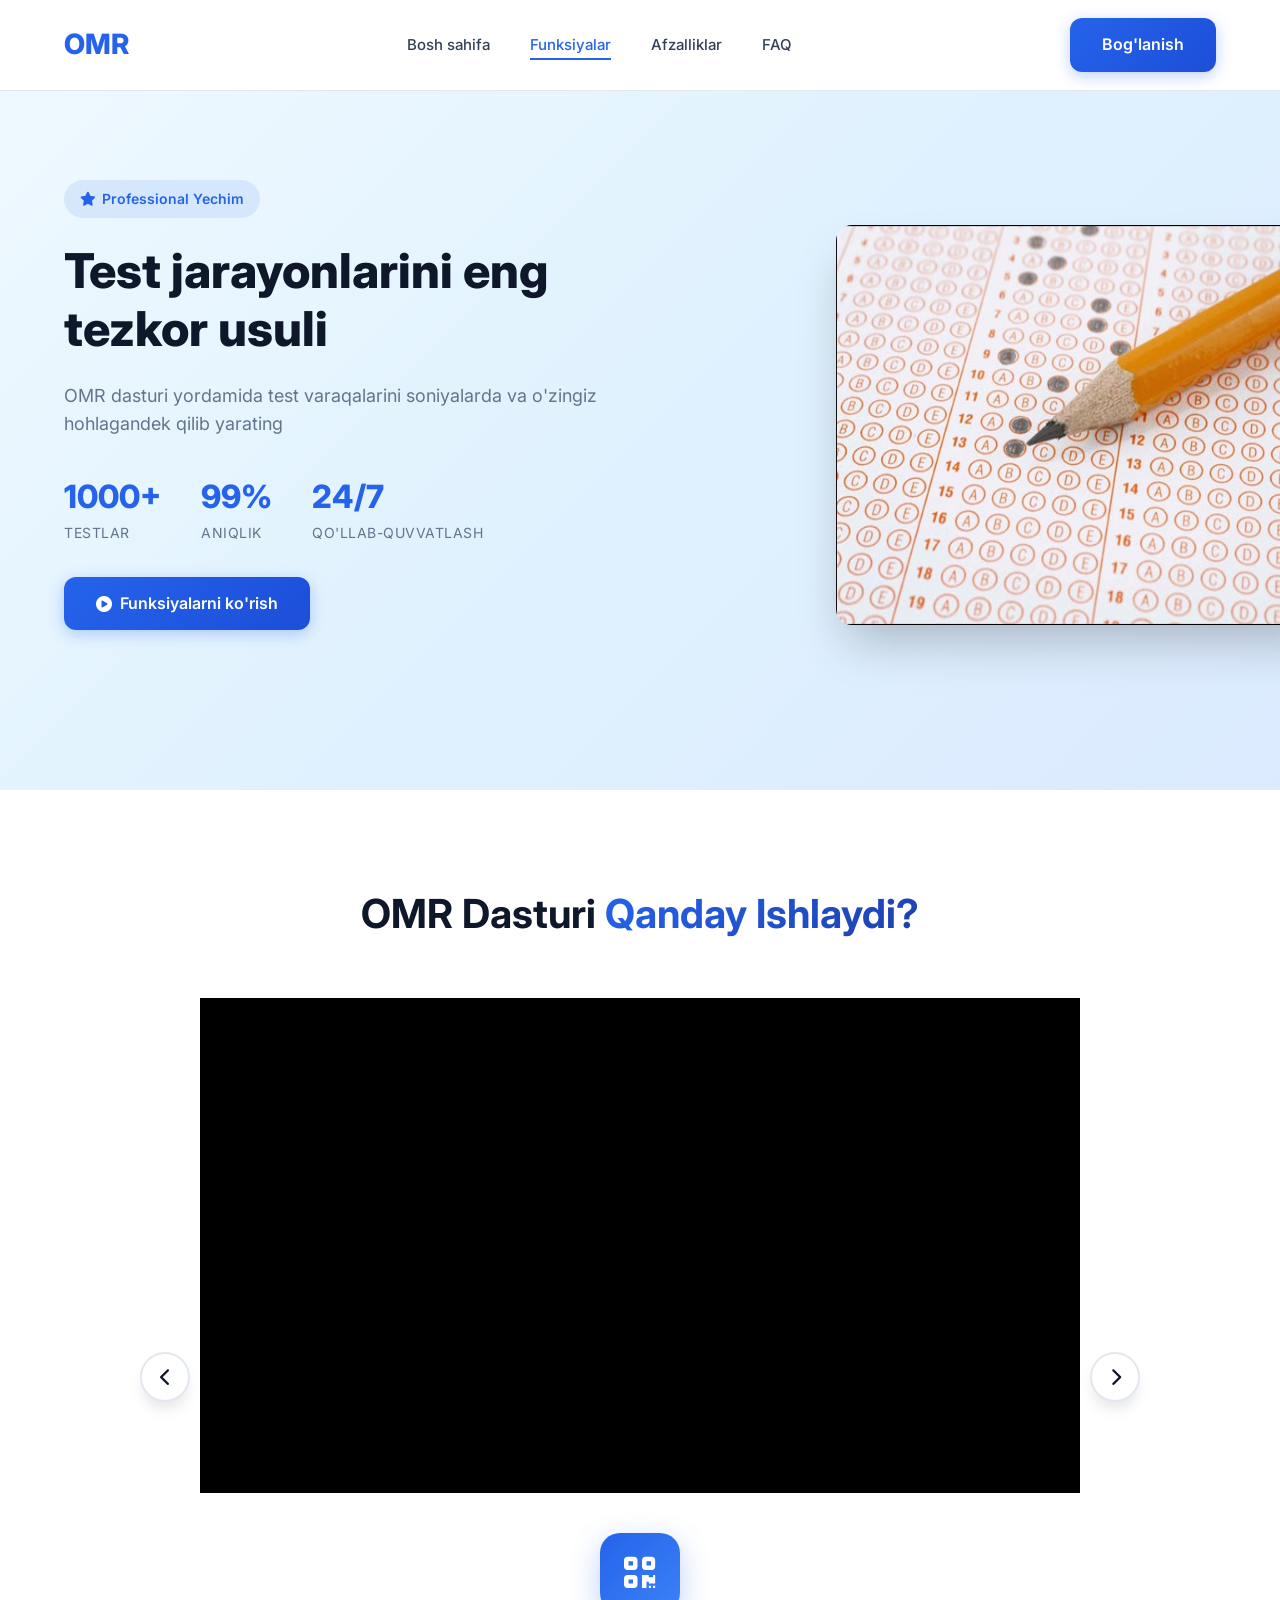
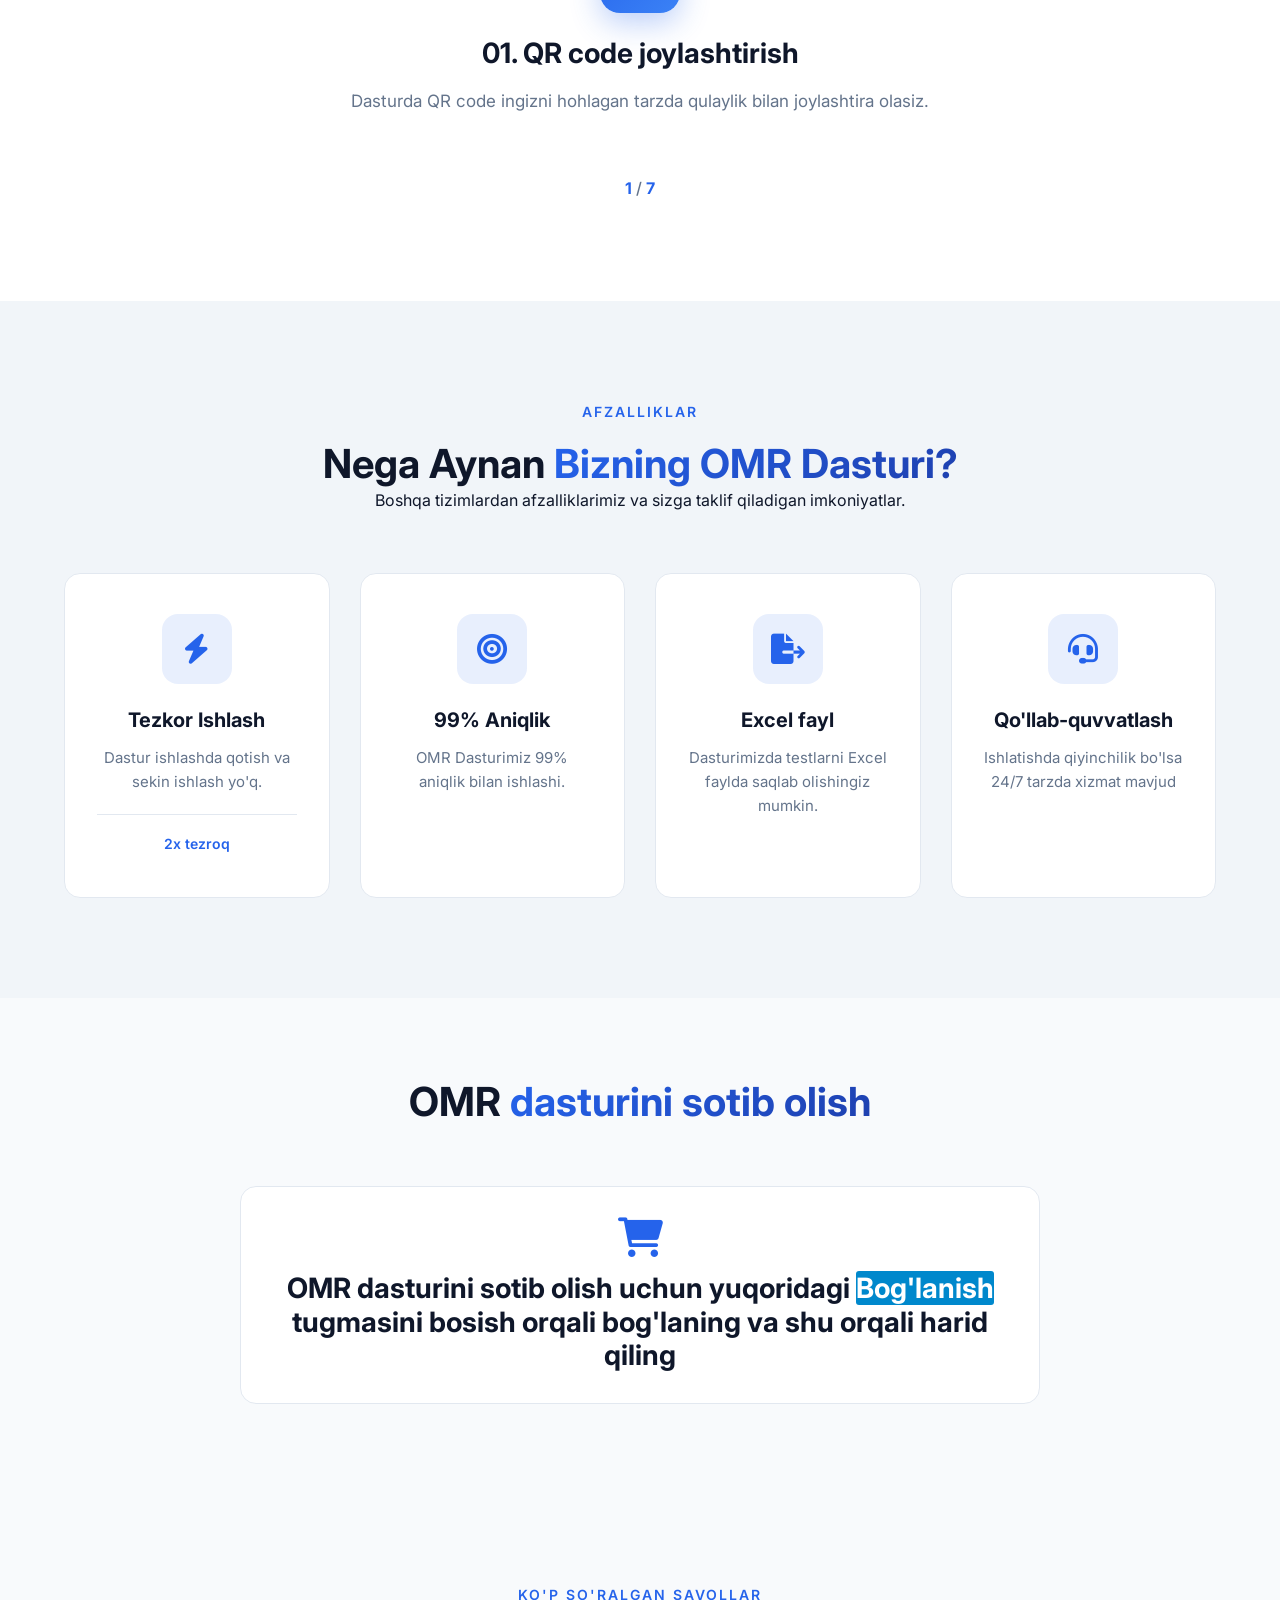
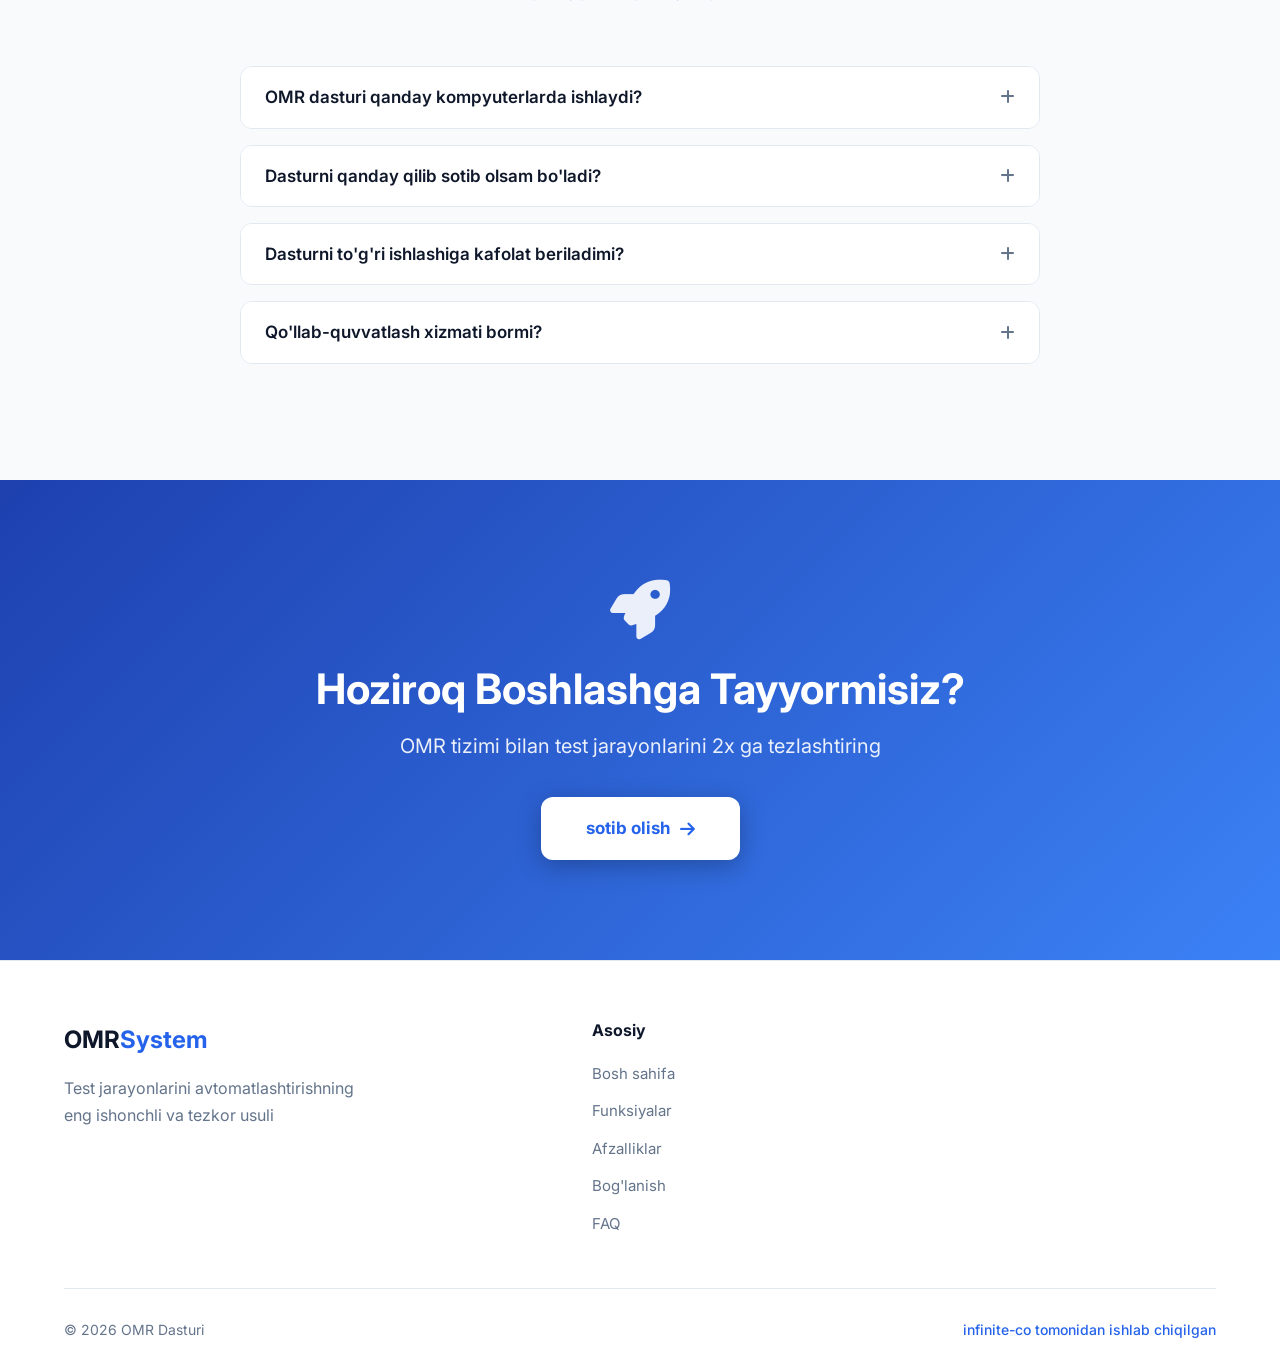
==== index.html @ b2394655 "first commit" ====
<!DOCTYPE html>
<html lang="uz">
<head>
    <meta charset="UTF-8">
    <meta name="viewport" content="width=device-width, initial-scale=1.0">
    <title>OMR Dasturi - Infinite-co</title>
    <link rel="icon" type="image/x-icon" href="favicon.png">
    <link rel="apple-touch-icon" href="apple-touch-icon.png">
    <link href="https://fonts.googleapis.com/css2?family=Inter:wght@300;400;500;600;700;800&display=swap" rel="stylesheet">
    <link rel="stylesheet" href="https://cdnjs.cloudflare.com/ajax/libs/font-awesome/6.0.0/css/all.min.css">
    <link rel="stylesheet" href="https://cdn.jsdelivr.net/npm/aos@2.3.4/dist/aos.css">
    <link rel="stylesheet" href="style.css">
</head>
<body>


    <nav class="navbar">
        <div class="container navbar-content">
            <a href="index.html" class="logo" aria-label="OMR System bosh sahifa">
                <span>OMR</span>
            </a>
            <ul class="nav-links" id="navLinks">
                <li><a href="#home" class="active" onclick="removeHash()">Bosh sahifa</a></li>
                <li><a href="#demo">Funksiyalar</a></li>
                <li><a href="#features">Afzalliklar</a></li>
                <li><a href="#faq">FAQ</a></li>
            </ul>
            <div class="nav-actions">
                <a href="contact.html" class="btn-primary">Bog'lanish</a>
                <button class="hamburger" id="hamburger" aria-label="Menyu">
                    <span></span>
                    <span></span>
                    <span></span>
                </button>
            </div>
        </div>
    </nav>

    
    <header id="home" class="hero">
        <div class="container hero-content">
            <div class="hero-text" data-aos="fade-up">
                <span class="badge">
                    <i class="fas fa-star"></i> Professional Yechim
                </span>
                
                <h1>Test jarayonlarini eng tezkor usuli</h1>
                
                <p class="hero-description">
                    OMR dasturi yordamida test varaqalarini soniyalarda va o'zingiz hohlagandek qilib yarating
                </p>
                
                <div class="hero-stats">
                    <div class="stat-item">
                        <span class="stat-number">1000+</span>
                        <span class="stat-label">Testlar</span>
                    </div>
                    <div class="stat-item">
                        <span class="stat-number">99%</span>
                        <span class="stat-label">Aniqlik</span>
                    </div>
                    <div class="stat-item">
                        <span class="stat-number">24/7</span>
                        <span class="stat-label">Qo'llab-quvvatlash</span>
                    </div>
                </div>
                
                <div class="hero-btns">
                    <a href="#demo" class="btn-primary">
                        <i class="fas fa-play-circle"></i> Funksiyalarni ko'rish
                    </a>
                </div>
            </div>
            
                
                <img src="test.png" 
                     alt="OMR System boshqaruv paneli" 
                     class="main-image"
                     loading="eager">
            </div>
        </div>

    </header>


    <section id="demo" class="demo-section">
        <div class="container">
            <div class="section-header" data-aos="fade-up">
                <h2>OMR Dasturi <span class="gradient-text">Qanday Ishlaydi?</span></h2>
            </div>


            <div class="video-slider-container" data-aos="zoom-in">
                <button class="slider-btn prev-btn" onclick="changeSlide(-1)" aria-label="Oldingi video">
                    <i class="fas fa-chevron-left"></i>
                </button>
                
                <div class="video-slider">

                    <div class="slide active">
                        <div class="slide-video">
                            <video autoplay muted loop playsinline preload="auto">
                                <source src="videos/gif1.mp4" type="video/mp4">
                                Sizning brauzeringiz video formatini qo'llab-quvvatlamaydi
                            </video>
                        </div>
                        <div class="slide-info">
                            <div class="slide-icon">
                                <i class="fas fa-qrcode"></i>
                            </div>
                            <h3>01. QR code joylashtirish</h3>
                            <p>Dasturda QR code ingizni hohlagan tarzda qulaylik bilan joylashtira olasiz.</p>
                        </div>
                    </div>


                    <div class="slide">
                        <div class="slide-video">
                            <video muted loop playsinline preload="auto">
                                <source src="videos/gif2.mp4" type="video/mp4">
                            </video>
                        </div>
                        <div class="slide-info">
                            <div class="slide-icon">
                                <i class="fas fa-cog"></i>
                            </div>
                            <h3>02. Dasturni moslashtirish</h3>
                            <p>Dasturni o'zingizga mos qilib bemalol moslashtira olasiz.</p>
                        </div>
                    </div>


                    <div class="slide">
                        <div class="slide-video">
                            <video muted loop playsinline preload="auto">
                                <source src="videos/gif3.mp4" type="video/mp4">
                            </video>
                        </div>
                        <div class="slide-info">
                            <div class="slide-icon">
                                <i class="fas fa-file-alt"></i>
                            </div>
                            <h3>03. Test shablonlarini moslashtirish</h3>
                            <p>Test shablonlarini o'zingizga har qanaqasiga moslashtiria olasiz.</p>
                        </div>
                    </div>

                    <div class="slide">
                        <div class="slide-video">
                            <video muted loop playsinline preload="auto">
                                <source src="videos/gif4.mp4" type="video/mp4">
                            </video>
                        </div>
                        <div class="slide-info">
                            <div class="slide-icon">
                                <i class="fas fa-bolt"></i>
                            </div>
                            <h3>04. Tezkor tekshirish</h3>
                            <p>Dasturda test varaqalarini tezkor usulda hatoliklarini ko'rib chiqa olasiz masalan: QR code lar aniq joylashganmi shunday ishlarni avtomatik dastur aniqlay oladi. </p>
                        </div>
                    </div>

                    <div class="slide">
                        <div class="slide-video">
                            <video muted loop playsinline preload="auto">
                                <source src="videos/gif5.mp4" type="video/mp4">
                            </video>
                        </div>
                        <div class="slide-info">
                            <div class="slide-icon">
                                <i class="fas fa-file-alt"></i>
                            </div>
                            <h3>05. Test varaqalarini yaratish</h3>
                            <p>Test varaqalarini o'zingiz hohlagandek hohlagan o'lcham va hohlagan ko'rinishda qilib tayyorlab olsangiz bo'ladi.</p>
                        </div>
                    </div>

                    <div class="slide">
                        <div class="slide-video">
                            <video muted loop playsinline preload="auto">
                                <source src="videos/gif6.mp4" type="video/mp4">
                            </video>
                        </div>
                        <div class="slide-info">
                            <div class="slide-icon">
                                <i class="fas fa-chart-pie"></i>
                            </div>
                            <h3>06. Fayllarni saqlab olish</h3>
                            <p>Test natijalarini excel formatda saqlab olishingiz mumkin.</p>
                        </div>
                    </div>



                    <div class="slide">
                        <div class="slide-video">
                            <video muted loop playsinline preload="auto">
                                <source src="videos/gif7.mp4" type="video/mp4">
                            </video>
                        </div>
                        <div class="slide-info">
                            <div class="slide-icon">
                                <i class="fas fa-chart-pie"></i>
                            </div>
                            <h3>07. Test varaqasini tayyorlash jarayoni</h3>
                        </div>
                    </div>
                </div>

                <button class="slider-btn next-btn" onclick="changeSlide(1)" aria-label="Keyingi video">
                    <i class="fas fa-chevron-right"></i>
                </button>
            </div>
            <div class="slide-counter">
                <span id="currentSlide">1</span> / <span id="totalSlides">7</span>
            </div>
        </div>
    </section>

    
    <section id="features" class="features">
        <div class="container">
            <div class="section-header" data-aos="fade-up">
                <span class="subtitle">AFZALLIKLAR</span>
                <h2>Nega Aynan <span class="gradient-text"> Bizning OMR Dasturi?</span></h2>
                <p>Boshqa tizimlardan afzalliklarimiz va sizga taklif qiladigan imkoniyatlar.</p>
            </div>
            
            <div class="features-grid">
                <div class="feature-item" data-aos="fade-up" data-aos-delay="100">
                    <div class="icon-box">
                        <i class="fas fa-bolt"></i>
                    </div>
                    <h3>Tezkor Ishlash</h3>
                    <p>Dastur ishlashda qotish va sekin ishlash yo'q.</p>
                    <div class="feature-progress">
                        <span>2x tezroq</span>
                    </div>
                </div>
                
                <div class="feature-item" data-aos="fade-up" data-aos-delay="200">
                    <div class="icon-box">
                        <i class="fas fa-bullseye"></i>
                    </div>
                    <h3>99% Aniqlik</h3>
                    <p>OMR Dasturimiz 99% aniqlik bilan ishlashi.</p>
                </div>
                
                <div class="feature-item" data-aos="fade-up" data-aos-delay="300">
                    <div class="icon-box">
                        <i class="fas fa-file-export"></i>
                    </div>
                    <h3>Excel fayl</h3>
                    <p>Dasturimizda testlarni Excel faylda saqlab olishingiz mumkin. </p>
                </div>
                
                <div class="feature-item" data-aos="fade-up" data-aos-delay="400">
                    <div class="icon-box">
                        <i class="fas fa-headset"></i>
                    </div>
                    <h3>Qo'llab-quvvatlash</h3>
                    <p>Ishlatishda qiyinchilik bo'lsa 24/7 tarzda xizmat mavjud</p>
                </div>
            </div>
        </div>
    </section>


    <section class="requirements">
        <div class="container">
            <div class="section-header" data-aos="fade-up">
                <h2>OMR <span class="gradient-text">dasturini sotib olish</span></h2>
            </div>
            
            <div class="requirements-grid">
                <div class="requirement-card" data-aos="flip-left">
                    <i class="fas fa-cart-shopping"></i>
                    <h3>OMR dasturini sotib olish uchun yuqoridagi <span class="tel"><a href="contact.html" class="tela"> Bog'lanish</a></span> tugmasini bosish orqali bog'laning va shu orqali harid qiling</h3>
                </div>
            </div>
        </div>
    </section>



    <section id="faq" class="faq">
        <div class="container">
            <div class="section-header" data-aos="fade-up">
                <span class="subtitle">KO'P SO'RALGAN SAVOLLAR</span>
            </div>
            
            <div class="faq-grid">
                <div class="faq-item" data-aos="fade-up">
                    <div class="faq-question" onclick="toggleFaq(this)">
                        <h3>OMR dasturi qanday kompyuterlarda ishlaydi?</h3>
                        <i class="fas fa-plus"></i>
                    </div>
                    <div class="faq-answer">
                        <p>OMR Dasturimiz hech qanday kompyuter tanlamay ishlayveradi.</p>
                    </div>
                </div>
                
                <div class="faq-item" data-aos="fade-up" data-aos-delay="100">
                    <div class="faq-question" onclick="toggleFaq(this)">
                        <h3>Dasturni qanday qilib sotib olsam bo'ladi?</h3>
                        <i class="fas fa-plus"></i>
                    </div>
                    <div class="faq-answer">
                        <p>Dasturni sotib olish uchun yuqoridagi Bog'lanish tugmasini bosib biz bilan bog'laning va shu orqali sotib oling.</p>
                    </div>
                </div>
                
                <div class="faq-item" data-aos="fade-up" data-aos-delay="200">
                    <div class="faq-question" onclick="toggleFaq(this)">
                        <h3>Dasturni to'g'ri ishlashiga kafolat beriladimi?</h3>
                        <i class="fas fa-plus"></i>
                    </div>
                    <div class="faq-answer">
                        <p>Ha OMR dasturimiz aniq va to'g'ri ishlashiga kafolat beramiz.</p>
                    </div>  
                </div>
                
                <div class="faq-item" data-aos="fade-up" data-aos-delay="300">
                    <div class="faq-question" onclick="toggleFaq(this)">
                        <h3>Qo'llab-quvvatlash xizmati bormi?</h3>
                        <i class="fas fa-plus"></i>
                    </div>
                    <div class="faq-answer">
                        <p>Ha, biz 24/7 texnik yordam xizmatiga egamiz. Telefon raqam yoki Telegram orqali istalgan vaqtda murojaat qilishingiz mumkin.</p>
                    </div>
                </div>
            </div>
        </div>
    </section>

    
    <section class="cta-strip">
        <div class="container">
            <div class="cta-content">
                <i class="fas fa-rocket cta-icon"></i>
                <h2>Hoziroq Boshlashga Tayyormisiz?</h2>
                <p>OMR tizimi bilan test jarayonlarini 2x ga tezlashtiring</p>
                <a href="contact.html" class="btn-cta">
                    sotib olish <i class="fas fa-arrow-right"></i>
                </a>
            </div>
        </div>
    </section>


    <footer class="footer">
        <div class="container">
            <div class="footer-content">
                <div class="footer-info">
                    <div class="footer-logo">OMR<span>System</span></div>
                    <p>Test jarayonlarini avtomatlashtirishning eng ishonchli va tezkor usuli</p>
                </div>
                
                <div class="footer-links">
                    <div class="footer-col">
                        <h4>Asosiy</h4>
                        <ul>
                            <li><a href="index.html">Bosh sahifa</a></li>
                            <li><a href="#demo">Funksiyalar</a></li>
                            <li><a href="#features">Afzalliklar</a></li>
                            <li><a href="contact.html">Bog'lanish</a></li>
                            <li><a href="#faq">FAQ</a></li>
                        </ul>
                    </div>
                </div>
            </div>
            
            <div class="footer-bottom">
                <p>&copy; 2026 OMR Dasturi</p>
                <p class="credit">infinite-co tomonidan ishlab chiqilgan</p>
            </div>
        </div>
    </footer>


    <script src="script.js"></script>
    <script src="https://cdn.jsdelivr.net/npm/aos@2.3.4/dist/aos.js"></script>
    <script>
        AOS.init({
            duration: 800,
            once: true,
            offset: 100
        });
    </script> 
</body>
</html>
---- style.css ----
:root {
    --primary: #0f172a;
    --primary-light: #1e293b;
    --primary-dark: #020617;
    --secondary: #334155;
    --secondary-light: #64748b;
    --secondary-dark: #1e293b;
    --accent: #2563eb;
    --accent-hover: #1d4ed8;
    --accent-light: #3b82f6;
    --accent-gradient: linear-gradient(135deg, #2563eb 0%, #1e40af 100%);
    --bg-body: #f8fafc;
    --bg-card: #ffffff;
    --bg-section: #f1f5f9;
    --bg-alt: #e2e8f0;
    --cta-gradient: linear-gradient(135deg, #1e40af 0%, #3b82f6 50%, #1e40af 100%);
    --text-main: #0f172a;
    --text-light: #64748b;
    --text-white: #ffffff;
    --text-muted: #94a3b8;    
    --border: #e2e8f0;
    --shadow: 0 10px 15px -3px rgba(0, 0, 0, 0.1);
    --shadow-lg: 0 20px 25px -5px rgba(0, 0, 0, 0.1);
    --shadow-xl: 0 25px 50px -12px rgba(0, 0, 0, 0.25);
    --font-family: 'Inter', sans-serif;
    --transition-fast: 0.2s ease;
    --transition-base: 0.3s ease;
    --transition-slow: 0.5s ease;
    --radius-sm: 8px;
    --radius-md: 12px;
    --radius-lg: 16px;
    --radius-xl: 24px;
    --radius-full: 9999px;
}

* {
    margin: 0;
    padding: 0;
    box-sizing: border-box;
}

html {
    scroll-behavior: smooth;
    font-size: 16px;
}

body {
    font-family: var(--font-family);
    color: var(--text-main);
    background-color: var(--bg-body);
    line-height: 1.6;
    overflow-x: hidden;
}

.container {
    max-width: 1200px;
    margin: 0 auto;
    padding: 0 24px;
}

a {
    text-decoration: none;
    transition: all var(--transition-base);
}

ul {
    list-style: none;
}

img {
    max-width: 100%;
    height: auto;
    display: block;
}

h1, h2, h3, h4, h5, h6 {
    font-weight: 700;
    line-height: 1.2;
    color: var(--text-main);
}

h1 {
    font-size: 48px;
    font-weight: 800;
}

h2 {
    font-size: 40px;
}

h3 {
    font-size: 28px;
}

.section-header {
    text-align: center;
    max-width: 700px;
    margin: 0 auto 60px;
}

.subtitle {
    color: var(--accent);
    font-size: 14px;
    font-weight: 600;
    text-transform: uppercase;
    letter-spacing: 2px;
    display: block;
    margin-bottom: 16px;
}

.gradient-text {
    background: var(--accent-gradient);
    -webkit-background-clip: text;
    background-clip: text;
    color: transparent;
    display: inline-block;
}

.loader {
    position: fixed;
    top: 0;
    left: 0;
    width: 100%;
    height: 100%;
    background: var(--bg-body);
    display: flex;
    justify-content: center;
    align-items: center;
    z-index: 9999;
    transition: opacity var(--transition-base);
}

.loader.fade-out {
    opacity: 0;
    pointer-events: none;
}

.loader-content {
    text-align: center;
}

.loader-spinner {
    width: 50px;
    height: 50px;
    border: 3px solid var(--border);
    border-top-color: var(--accent);
    border-radius: 50%;
    animation: spin 1s infinite linear;
    margin-bottom: 16px;
}

@keyframes spin {
    to { transform: rotate(360deg); }
}

.navbar {
    background: rgba(255, 255, 255, 0.98);
    padding: 18px 0;
    position: fixed;
    width: 100%;
    top: 0;
    z-index: 1000;
    border-bottom: 1px solid var(--border);
    transition: all var(--transition-base);
}

.navbar.scrolled {
    padding: 12px 0;
    box-shadow: var(--shadow);
}

.navbar-content {
    display: flex;
    justify-content: space-between;
    align-items: center;
}

.logo {
    font-size: 28px;
    font-weight: 800;
    color: var(--primary);
}

.logo span {
    color: var(--accent);
}

.nav-links {
    display: flex;
    gap: 40px;
}

.nav-links a {
    color: var(--secondary);
    font-weight: 500;
    font-size: 15px;
    position: relative;
    padding: 4px 0;
}

.nav-links a::after {
    content: '';
    position: absolute;
    bottom: -2px;
    left: 0;
    width: 0;
    height: 2px;
    background: var(--accent);
    transition: width var(--transition-base);
}

.nav-links a:hover,
.nav-links a.active {
    color: var(--accent);
}

.nav-links a:hover::after,
.nav-links a.active::after {
    width: 100%;
}

.nav-actions {
    display: flex;
    align-items: center;
    gap: 20px;
}

.hamburger {
    display: none;
    flex-direction: column;
    cursor: pointer;
    background: none;
    border: none;
    padding: 10px;
}

.hamburger span {
    width: 25px;
    height: 3px;
    background: var(--primary);
    margin: 2px 0;
    transition: all var(--transition-base);
}

.hamburger.active span:nth-child(1) {
    transform: rotate(45deg) translate(5px, 5px);
}

.hamburger.active span:nth-child(2) {
    opacity: 0;
}

.hamburger.active span:nth-child(3) {
    transform: rotate(-45deg) translate(7px, -7px);
}

.btn-primary {
    background: linear-gradient(135deg, var(--accent) 0%, var(--accent-hover) 100%);
    color: var(--text-white);
    padding: 14px 32px;
    border-radius: var(--radius-md);
    font-weight: 600;
    display: inline-flex;
    align-items: center;
    gap: 8px;
    border: none;
    box-shadow: 0 4px 15px rgba(37, 99, 235, 0.3);
    transition: all var(--transition-base);
}

.btn-primary:hover {
    transform: translateY(-3px);
    box-shadow: 0 6px 20px rgba(37, 99, 235, 0.4);
}

.btn-outline {
    background-color: transparent;
    color: var(--accent);
    padding: 12px 30px;
    border-radius: var(--radius-md);
    font-weight: 600;
    display: inline-flex;
    align-items: center;
    gap: 8px;
    border: 2px solid var(--accent);
}

.btn-outline:hover {
    background-color: var(--accent);
    color: var(--text-white);
    transform: translateY(-3px);
}

.btn-cta {
    background: var(--text-white);
    color: var(--accent);
    padding: 18px 45px;
    border-radius: var(--radius-md);
    font-weight: 700;
    font-size: 17px;
    display: inline-flex;
    align-items: center;
    gap: 10px;
    box-shadow: 0 6px 25px rgba(0, 0, 0, 0.25);
}

.btn-cta:hover {
    background: var(--bg-body);
    transform: translateY(-5px);
}

.hero {
    padding: 180px 0 120px;
    background: linear-gradient(135deg, #f0f9ff 0%, #e0f2fe 50%, #dbeafe 100%);
    position: relative;
    overflow: hidden;
}

.hero-content {
    display: grid;
    grid-template-columns: 1.1fr 1fr;
    gap: 60px;
    align-items: center;
}

.badge {
    background: rgba(37, 99, 235, 0.1);
    color: var(--accent);
    padding: 8px 16px;
    border-radius: 40px;
    font-size: 14px;
    font-weight: 600;
    display: inline-flex;
    align-items: center;
    gap: 6px;
    margin-bottom: 24px;
}

.hero-text h1 {
    margin-bottom: 24px;
}

.hero-description {
    font-size: 18px;
    color: var(--text-light);
    margin-bottom: 32px;
    max-width: 600px;
}

.hero-stats {
    display: flex;
    gap: 40px;
    margin-bottom: 32px;
}

.stat-item {
    display: flex;
    flex-direction: column;
}

.stat-number {
    font-size: 32px;
    font-weight: 800;
    color: var(--accent);
}

.stat-label {
    font-size: 14px;
    color: var(--text-light);
    text-transform: uppercase;
    letter-spacing: 0.5px;
}

.hero-btns {
    display: flex;
    gap: 16px;
    margin-bottom: 40px;
    flex-wrap: wrap;
}

.trust-badges p {
    color: var(--text-light);
    font-size: 14px;
    margin-bottom: 12px;
}

.trust-icons {
    display: flex;
    gap: 24px;
    color: var(--text-light);
    font-size: 24px;
    opacity: 0.7;
}

/* Hero Visual */
.hero-visual {
    position: relative;
}

.main-image {
    width: 500px;
    height: 400px;
    border-radius: var(--radius-lg);
    box-shadow: var(--shadow-xl);
    animation: float 6s ease-in-out infinite;
    margin-left: 140px;
}

@keyframes float {
    0%, 100% { transform: translateY(0); }
    50% { transform: translateY(-10px); }
}

.floating-card {
    position: absolute;
    background: white;
    padding: 12px 18px;
    border-radius: var(--radius-md);
    box-shadow: var(--shadow-lg);
    display: flex;
    align-items: center;
    gap: 10px;
    animation: floatCard 4s ease-in-out infinite;
}

.floating-card i {
    color: var(--accent);
    font-size: 20px;
}

.card-1 {
    top: -20px;
    right: -20px;
}

.card-2 {
    bottom: 40px;
    left: -20px;
    animation-delay: 1s;
}

.card-3 {
    top: 40%;
    right: -30px;
    animation-delay: 2s;
}

@keyframes floatCard {
    0%, 100% { transform: translateY(0); }
    50% { transform: translateY(-5px); }
}

.scroll-indicator {
    position: absolute;
    bottom: 30px;
    left: 50%;
    transform: translateX(-50%);
    display: flex;
    flex-direction: column;
    align-items: center;
    gap: 8px;
    color: var(--text-light);
    font-size: 14px;
}

.scroll-indicator i {
    animation: bounce 2s infinite;
}

@keyframes bounce {
    0%, 100% { transform: translateY(0); }
    50% { transform: translateY(5px); }
}

.demo-section {
    padding: 100px 0;
    background: var(--bg-card);
}

.video-slider-container {
    position: relative;
    max-width: 1000px;
    margin: 0 auto;
    padding: 0 60px;
}

.slider-btn {
    position: absolute;
    top: 50%;
    transform: translateY(-50%);
    background: var(--bg-card);
    border: 2px solid var(--border);
    width: 50px;
    height: 50px;
    border-radius: 50%;
    cursor: pointer;
    display: flex;
    align-items: center;
    justify-content: center;
    font-size: 18px;
    color: var(--primary);
    transition: all var(--transition-base);
    box-shadow: var(--shadow);
    z-index: 10;
}

.slider-btn:hover {
    background: var(--accent);
    color: var(--text-white);
    border-color: var(--accent);
    transform: translateY(-50%) scale(1.1);
}

.prev-btn {
    left: 0;
}

.next-btn {
    right: 0;
}



.slide {
    display: none;
    animation: fadeIn 10s ease;
}

.slide.active {
    display: block;
}

.slide-video {
    width: 100%;
    background: #000;
    position: relative;
    padding-top: 56.25%; /* 16:9 Aspect Ratio */
    overflow: hidden;
}

.slide-video video {
    position: absolute;
    top: 0;
    left: 0;
    width: 100%;
    height: 100%;
    object-fit: contain;
    display: block;
    background: #000;
}

.slide-info {
    padding: 40px;
    background: var(--bg-card);
    text-align: center;
}

.slide-icon {
    width: 80px;
    height: 80px;
    background: linear-gradient(135deg, var(--accent) 0%, var(--accent-light) 100%);
    border-radius: 20px;
    display: flex;
    align-items: center;
    justify-content: center;
    color: var(--text-white);
    font-size: 36px;
    margin: 0 auto 24px;
    box-shadow: 0 10px 30px rgba(37, 99, 235, 0.3);
}

.slide-info h3 {
    font-size: 28px;
    margin-bottom: 16px;
}

.slide-info p {
    font-size: 17px;
    color: var(--text-light);
    line-height: 1.7;
    max-width: 700px;
    margin: 0 auto;
}

.slider-dots {
    display: flex;
    justify-content: center;
    gap: 12px;
    margin-top: 30px;
}

.dot {
    width: 12px;
    height: 12px;
    border-radius: 50%;
    background: var(--border);
    cursor: pointer;
    transition: all var(--transition-base);
}

.dot.active {
    background: var(--accent);
    transform: scale(1.3);
}

.slide-counter {
    text-align: center;
    margin-top: 20px;
    font-size: 16px;
    color: var(--text-light);
    font-weight: 500;
}

.slide-counter span {
    color: var(--accent);
    font-weight: 700;
}

.features {
    padding: 100px 0;
    background: var(--bg-section);
}

.features-grid {
    display: grid;
    grid-template-columns: repeat(auto-fit, minmax(260px, 1fr));
    gap: 30px;
}

.feature-item {
    background: var(--bg-card);
    padding: 40px 32px;
    border-radius: var(--radius-lg);
    border: 1px solid var(--border);
    transition: all var(--transition-base);
    text-align: center;
}

.feature-item:hover {
    box-shadow: var(--shadow-lg);
    transform: translateY(-5px);
    border-color: var(--accent-light);
}

.icon-box {
    width: 70px;
    height: 70px;
    background: rgba(37, 99, 235, 0.1);
    border-radius: var(--radius-lg);
    display: flex;
    align-items: center;
    justify-content: center;
    font-size: 30px;
    color: var(--accent);
    margin: 0 auto 24px;
}

.feature-item h3 {
    margin-bottom: 14px;
    font-size: 20px;
}

.feature-item p {
    font-size: 15px;
    color: var(--text-light);
    margin-bottom: 20px;
}

.feature-progress {
    margin-top: 16px;
    padding-top: 16px;
    border-top: 1px solid var(--border);
}

.feature-progress span {
    color: var(--accent);
    font-weight: 600;
    font-size: 14px;
}

.requirements {
    padding: 80px 0;
    background: var(--bg-body);
}

.requirements-grid {
    display: grid;
    grid-template-columns: repeat(auto-fit, minmax(180px, 1fr));
    gap: 20px;
    max-width: 800px;
    margin: 0 auto;
}

.requirement-card {
    background: var(--bg-card);
    padding: 30px 20px;
    border-radius: var(--radius-lg);
    border: 1px solid var(--border);
    text-align: center;
    transition: all var(--transition-base);
}

.requirement-card:hover {
    transform: translateY(-5px);
    box-shadow: var(--shadow);
    border-color: var(--accent);
}

.requirement-card i {
    font-size: 40px;
    color: var(--accent);
    margin-bottom: 15px;
}

.requirement-card h4 {
    font-size: 18px;
    margin-bottom: 5px;
}

.requirement-card p {
    color: var(--text-light);
    font-size: 14px;
}

.stats-section {
    padding: 80px 0;
    background: linear-gradient(135deg, var(--accent) 0%, var(--accent-hover) 100%);
    color: white;
}

.stats-grid {
    display: grid;
    grid-template-columns: repeat(auto-fit, minmax(200px, 1fr));
    gap: 40px;
    text-align: center;
}

.stat-card {
    padding: 20px;
}

.stat-card i {
    font-size: 48px;
    margin-bottom: 20px;
    opacity: 0.9;
}

.stat-card .stat-number {
    font-size: 48px;
    font-weight: 800;
    margin-bottom: 8px;
    color: white;
}

.stat-card .stat-label {
    font-size: 16px;
    opacity: 0.9;
    text-transform: uppercase;
    letter-spacing: 1px;
    color: white;
}

.faq {
    padding: 100px 0;
    background: var(--bg-body);
}

.faq-grid {
    max-width: 800px;
    margin: 0 auto;
}

.faq-item {
    margin-bottom: 16px;
    border: 1px solid var(--border);
    border-radius: var(--radius-md);
    overflow: hidden;
}

.faq-question {
    background: var(--bg-card);
    padding: 20px 24px;
    display: flex;
    justify-content: space-between;
    align-items: center;
    cursor: pointer;
    transition: background var(--transition-base);
}

.faq-question:hover {
    background: var(--bg-section);
}

.faq-question h3 {
    font-size: 17px;
    font-weight: 600;
    margin: 0;
}

.faq-question i {
    color: var(--text-light);
    transition: transform var(--transition-base);
}

.faq-item.active .faq-question i {
    transform: rotate(45deg);
}

.faq-answer {
    padding: 0 24px;
    max-height: 0;
    overflow: hidden;
    transition: all var(--transition-base);
    background: var(--bg-body);
}

.faq-item.active .faq-answer {
    padding: 20px 24px;
    max-height: 200px;
}

.faq-answer p {
    color: var(--text-light);
    line-height: 1.7;
}


.cta-strip {
    background: var(--cta-gradient);
    background-size: 200% 200%;
    animation: gradientMove 15s ease infinite;
    padding: 100px 0;
    text-align: center;
    position: relative;
    overflow: hidden;
}

@keyframes gradientMove {
    0% { background-position: 0% 50%; }
    50% { background-position: 100% 50%; }
    100% { background-position: 0% 50%; }
}

.cta-content {
    position: relative;
    z-index: 1;
}

.cta-icon {
    font-size: 60px;
    color: rgba(255, 255, 255, 0.9);
    margin-bottom: 24px;
    display: block;
    animation: float 3s ease-in-out infinite;
}

.cta-strip h2 {
    font-size: 42px;
    margin-bottom: 16px;
    color: white;
}

.cta-strip p {
    font-size: 20px;
    color: rgba(255, 255, 255, 0.9);
    margin-bottom: 35px;
}

.cta-note {
    margin-top: 20px;
    font-size: 14px;
    color: rgba(255, 255, 255, 0.8);
    display: flex;
    align-items: center;
    justify-content: center;
    gap: 8px;
}

/* ========== FOOTER ========== */
.footer {
    padding: 60px 0 30px;
    background: var(--bg-card);
    border-top: 1px solid var(--border);
}

.footer-content {
    display: grid;
    grid-template-columns: 1.5fr 2fr;
    gap: 60px;
    margin-bottom: 40px;
}

.footer-logo {
    font-size: 24px;
    font-weight: 700;
    color: var(--primary);
    margin-bottom: 15px;
}

.footer-logo span {
    color: var(--accent);
}

.footer-info p {
    color: var(--text-light);
    line-height: 1.7;
    max-width: 300px;
}

.footer-links {
    display: grid;
    grid-template-columns: repeat(2, 1fr);
    gap: 40px;
}

.footer-col h4 {
    font-size: 16px;
    margin-bottom: 20px;
    color: var(--primary);
}

.footer-col ul li {
    margin-bottom: 12px;
}

.footer-col ul li a {
    color: var(--text-light);
    font-size: 15px;
    transition: color var(--transition-base);
}

.footer-col ul li a:hover {
    color: var(--accent);
    padding-left: 5px;
}

.footer-bottom {
    padding-top: 30px;
    border-top: 1px solid var(--border);
    display: flex;
    justify-content: space-between;
    align-items: center;
    color: var(--text-light);
    font-size: 14px;
}

.credit {
    color: var(--accent);
    font-weight: 500;
}



/* Tablet: 768px - 1024px */
@media (max-width: 1024px) {
    h1 {
        font-size: 42px;
    }
    
    h2 {
        font-size: 36px;
    }
    
    .hero-content {
        grid-template-columns: 1fr;
        text-align: center;
    }
    
    .hero-description {
        margin-left: auto;
        margin-right: auto;
    }
    
    .hero-stats {
        justify-content: center;
    }
    
    .hero-btns {
        justify-content: center;
    }
    
    .hero-visual {
        max-width: 600px;
        margin: 0 auto;
        order: -1;
    }
    
    .video-slider-container {
        padding: 0 50px;
    }
    
    .footer-content {
        grid-template-columns: 1fr;
        gap: 40px;
    }
    
    .footer-info p {
        max-width: 100%;
    }
}

/* Mobile: 480px - 768px */
@media (max-width: 768px) {
    h1 {
        font-size: 36px;
    }
    
    h2 {
        font-size: 32px;
    }
    
    h3 {
        font-size: 24px;
    }
    
    .nav-links,
    .navbar .btn-primary {
        display: none;
    }
    
    .hamburger {
        display: flex;
    }
    
    .nav-links.active {
        display: flex;
        position: absolute;
        top: 100%;
        left: 0;
        width: 100%;
        background: white;
        padding: 24px;
        flex-direction: column;
        align-items: center;
        gap: 20px;
        box-shadow: var(--shadow);
        border-radius: 0 0 var(--radius-md) var(--radius-md);
    }
    
    .hero-stats {
        flex-wrap: wrap;
        gap: 20px;
    }
    
    .hero-btns {
        flex-direction: column;
        align-items: center;
    }
    
    .btn-primary,
    .btn-outline {
        width: 100%;
        max-width: 300px;
        justify-content: center;
    }
    
    .video-slider-container {
        padding: 0 40px;
    }
    
    .slider-btn {
        width: 40px;
        height: 40px;
    }
    
    .slide-info {
        padding: 30px 20px;
    }
    
    .slide-icon {
        width: 60px;
        height: 60px;
        font-size: 28px;
    }
    
    .stats-grid {
        grid-template-columns: repeat(2, 1fr);
        gap: 20px;
    }
    
    .stat-card .stat-number {
        font-size: 36px;
    }
    
    .cta-strip h2 {
        font-size: 32px;
    }
    
    .footer-links {
        grid-template-columns: 1fr;
        gap: 30px;
    }
    
    .footer-bottom {
        flex-direction: column;
        text-align: center;
        gap: 10px;
    }
}

/* Small Mobile: < 480px */
@media (max-width: 480px) {
    h1 {
        font-size: 28px;
    }
    
    h2 {
        font-size: 28px;
    }
    
    .hero {
        padding: 150px 0 80px;
    }
    
    .video-slider-container {
        padding: 0 35px;
    }
    
    .slider-btn {
        width: 35px;
        height: 35px;
        font-size: 14px;
    }
    
    .stats-grid {
        grid-template-columns: 1fr;
    }
    
    .requirements-grid {
        grid-template-columns: 1fr;
    }
    
    .slide-info h3 {
        font-size: 20px;
    }
    
    .slide-info p {
        font-size: 15px;
    }
}

@media (max-width: 768px) {
    .btn-primary,
    .btn-outline,
    .slider-btn,
    .dot,
    .nav-links a,
    .footer-col ul li a {
        min-height: 44px;
        min-width: 44px;
        display: inline-flex;
        align-items: center;
        justify-content: center;
    }
}

:focus-visible {
    outline: 3px solid var(--accent);
    outline-offset: 2px;
}

.visually-hidden {
    position: absolute;
    width: 1px;
    height: 1px;
    padding: 0;
    margin: -1px;
    overflow: hidden;
    clip: rect(0, 0, 0, 0);
    border: 0;
}

.skip-link {
    position: absolute;
    top: -40px;
    left: 0;
    background: var(--accent);
    color: white;
    padding: 8px;
    z-index: 1001;
    transition: top var(--transition-base);
}

.skip-link:focus {
    top: 0;
}

@keyframes fadeInUp {
    from {
        opacity: 0;
        transform: translateY(30px);
    }
    to {
        opacity: 1;
        transform: translateY(0);
    }
}

.fadeInUp {
    animation: fadeInUp 0.6s ease forwards;
}

@media print {
    .navbar,
    .hero-btns,
    .slider-btn,
    .btn-cta,
    .footer {
        display: none;
    }
    
    body {
        background: white;
        color: black;
    }
    
    a {
        text-decoration: underline;
        color: black;
    }
}










/* 
__________________________________________________________________    
contact.html
*/ 





        .contact-page {
            padding: 140px 0 80px;
            min-height: 100vh;
            background: linear-gradient(135deg, #f8fafc 0%, #f1f5f9 100%);
            display: flex;
            align-items: center;
        }
        
        .contact-header {
            text-align: center;
            max-width: 700px;
            margin: 0 auto 60px;
            padding: 40px 30px;

            background: rgba(255, 255, 255, 0.05);
            backdrop-filter: blur(10px);

            border-radius: 20px;
            border: 1px solid rgba(4, 184, 200, 0.4);

            box-shadow: 0 0 25px rgba(4, 184, 200, 0.3);

            transition: 0.4s ease;
        }

   
        .contact-header h1 {
            font-size: 48px;
            color: #0f172a;
            margin-bottom: 20px;
            font-weight: 800;
        }
        
        .contact-header p {
            font-size: 20px;
            color: #64748b;
            line-height: 1.7;
        }
        
        .contact-grid {
            display: grid;
            grid-template-columns: repeat(2, 1fr);
            gap: 40px;
            max-width: 1100px;
            margin: 0 auto;
        }
        
        .contact-card {
            background: white;
            border-radius: 30px;
            padding: 50px 40px;
            text-align: center;
            box-shadow: 0 25px 50px -12px rgba(0, 0, 0, 0.25);
            transition: all 0.4s ease;
            border: 1px solid #e2e8f0;
            position: relative;
            overflow: hidden;
            min-height: 350px;
            display: flex;
            flex-direction: column;
            justify-content: center;
        }
        
        .contact-card::before {
            content: '';
            position: absolute;
            top: 0;
            left: 0;
            width: 100%;
            height: 8px;
            background: linear-gradient(135deg, #2563eb 0%, #1e40af 100%);
        }
        
        .contact-card:hover {
            transform: translateY(-10px);
            box-shadow: 0 35px 60px -15px rgba(37, 99, 235, 0.4);
        }
        
        .contact-card i {
            font-size: 80px;
            margin-bottom: 30px;
            display: inline-block;
        }
        
        .contact-card h3 {
            font-size: 36px;
            margin-bottom: 20px;
            color: #0f172a;
            font-weight: 700;
        }
        
        .contact-card p {
            font-size: 24px;
            color: #334155;
            margin-bottom: 15px;
            font-weight: 500;
            line-height: 1.5;
        }
        
        .contact-card .detail {
            font-size: 28px;
            color: #2563eb;
            font-weight: 700;
            word-break: break-word;
            background: rgba(37, 99, 235, 0.1);
            padding: 15px 20px;
            border-radius: 20px;
            display: inline-block;
            margin-top: 15px;
        }
        
        .contact-card .sub-detail {
            font-size: 20px;
            color: #64748b;
            margin-top: 10px;
        }
        
        .card-location i { color: #ef4444; }
        .card-phone i { color: #10b981; }
        .card-email i { color: #3b82f6; }
        .card-telegram i { color: #0088cc; }
        
        .back-link {
            text-align: center;
            margin-top: 60px;
            grid-column: span 2;
        }
        
        .back-link a {
            color: #64748b;
            text-decoration: none;
            display: inline-flex;
            align-items: center;
            gap: 12px;
            font-size: 18px;
            padding: 16px 32px;
            background: white;
            border-radius: 50px;
            box-shadow: 0 10px 15px -3px rgba(0,0,0,0.1);
            transition: all 0.3s ease;
            font-weight: 500;
        }
        
        .back-link a:hover {
            color: #2563eb;
            transform: translateX(-5px);
            box-shadow: 0 20px 25px -5px rgba(37,99,235,0.2);
        }
        
        @media (max-width: 992px) {
            .contact-grid {
                grid-template-columns: 1fr;
                gap: 30px;
                max-width: 600px;
            }
            
            .contact-header h1 {
                font-size: 42px;
            }
            
            .contact-card {
                padding: 40px 30px;
                min-height: 300px;
            }
            
            .contact-card i {
                font-size: 70px;
            }
            
            .contact-card h3 {
                font-size: 32px;
            }
            
            .contact-card p {
                font-size: 20px;
            }
            
            .contact-card .detail {
                font-size: 24px;
            }
            
            .back-link {
                grid-column: span 1;
            }
        }
        
        @media (max-width: 480px) {
            .contact-page {
                padding: 120px 0 60px;
            }
            
            .contact-header h1 {
                font-size: 36px;
            }
            
            .contact-header p {
                font-size: 18px;
            }
            
            .contact-card i {
                font-size: 60px;
            }
            
            .contact-card h3 {
                font-size: 28px;
            }
            
            .contact-card p {
                font-size: 18px;
            }
            
            .contact-card .detail {
                font-size: 20px;
                padding: 12px 15px;
            }
        }

        .tel{
            background-color: #0088cc;
            color: white;
            border-radius: 3px;
        }

        .tela{
            text-decoration: none;
            color: white;
        }
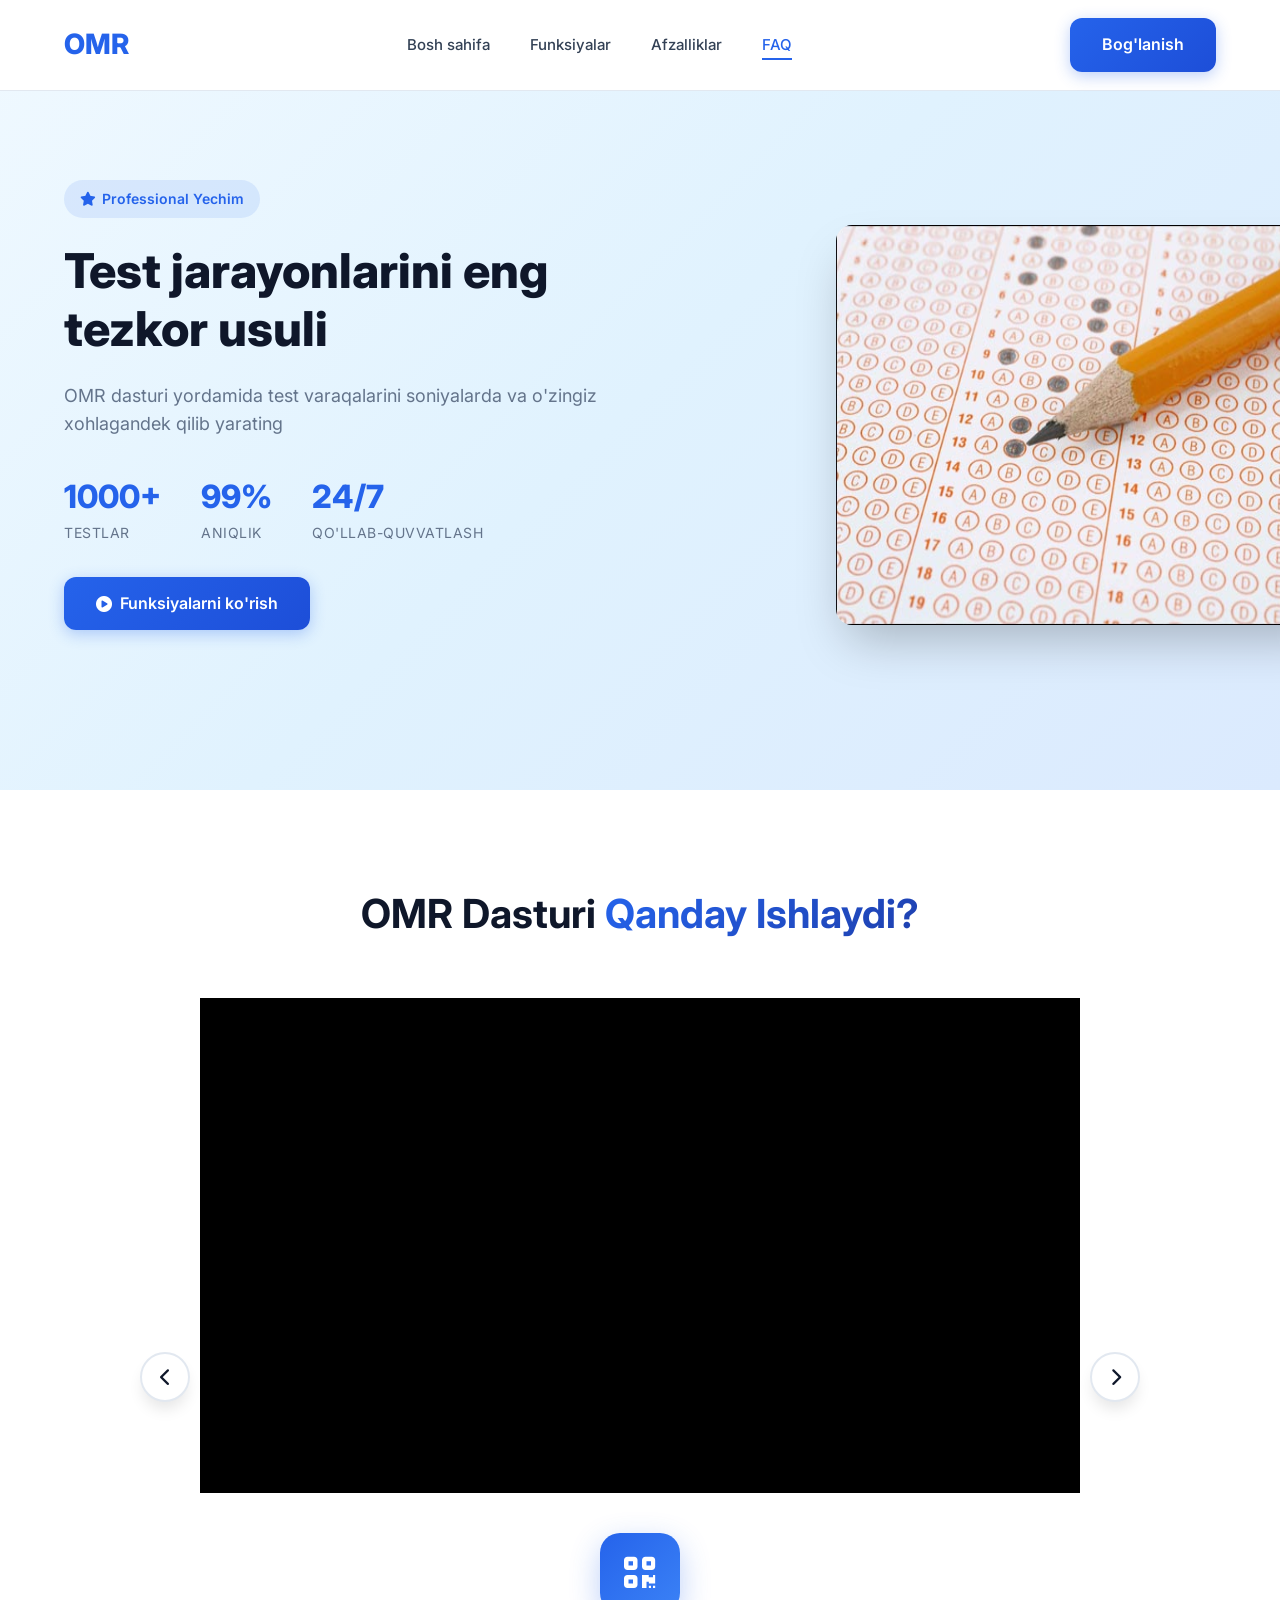
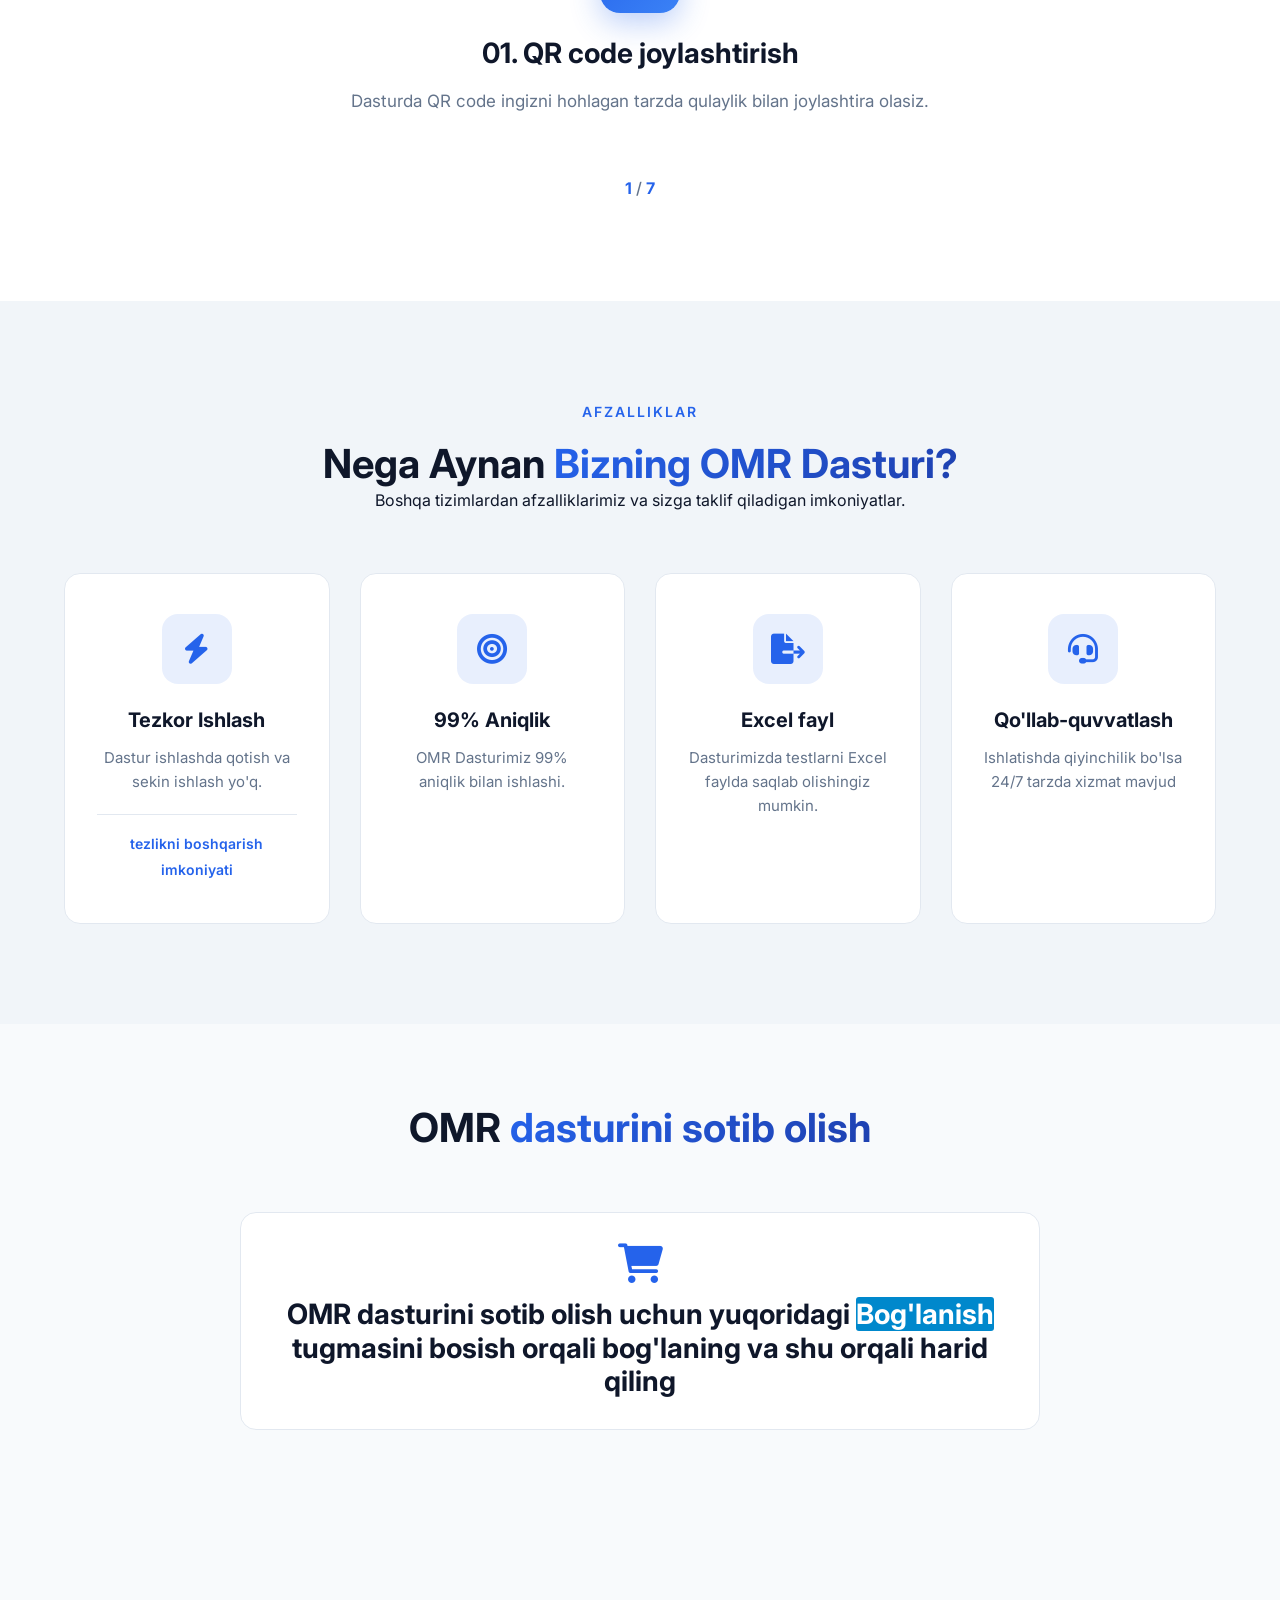
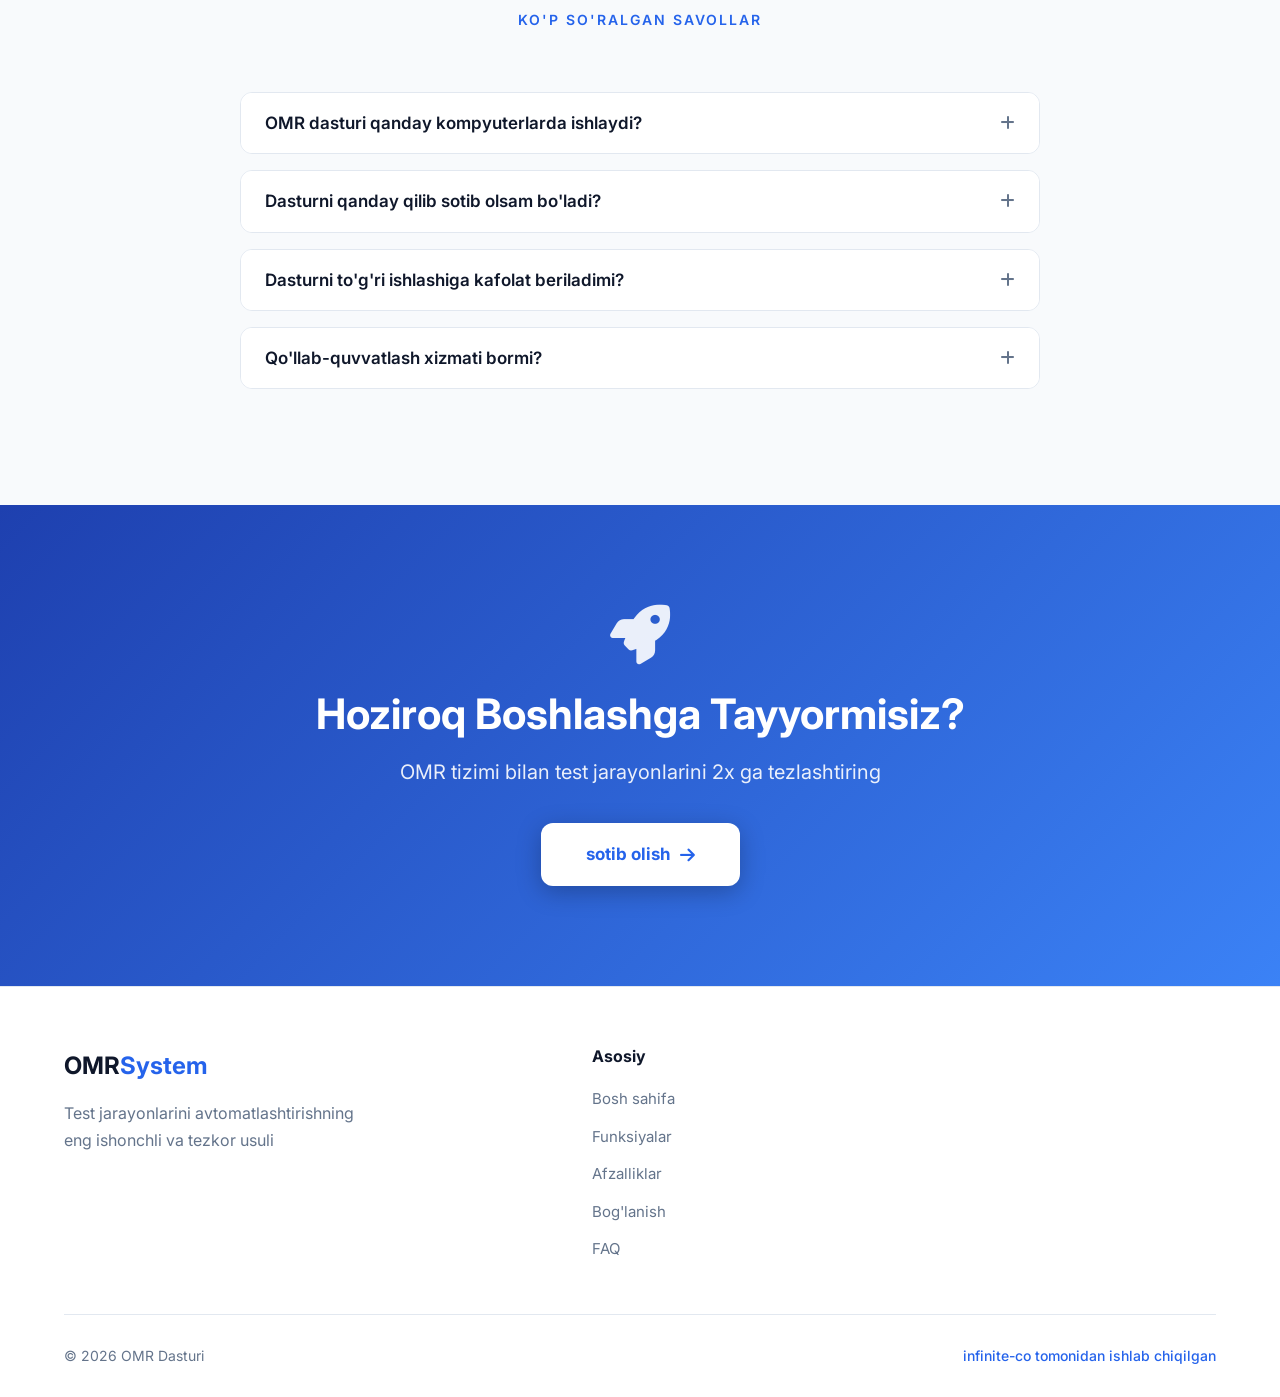
==== commit f4fa0c81: "edit videos" ====
--- a/index.html
+++ b/index.html
@@ -47,7 +47,7 @@
                 <h1>Test jarayonlarini eng tezkor usuli</h1>
                 
                 <p class="hero-description">
-                    OMR dasturi yordamida test varaqalarini soniyalarda va o'zingiz hohlagandek qilib yarating
+                    OMR dasturi yordamida test varaqalarini soniyalarda va o'zingiz xohlagandek qilib yarating
                 </p>
                 
                 <div class="hero-stats">
@@ -234,7 +234,7 @@
                     <h3>Tezkor Ishlash</h3>
                     <p>Dastur ishlashda qotish va sekin ishlash yo'q.</p>
                     <div class="feature-progress">
-                        <span>2x tezroq</span>
+                        <span>tezlikni boshqarish imkoniyati</span>
                     </div>
                 </div>
                 
